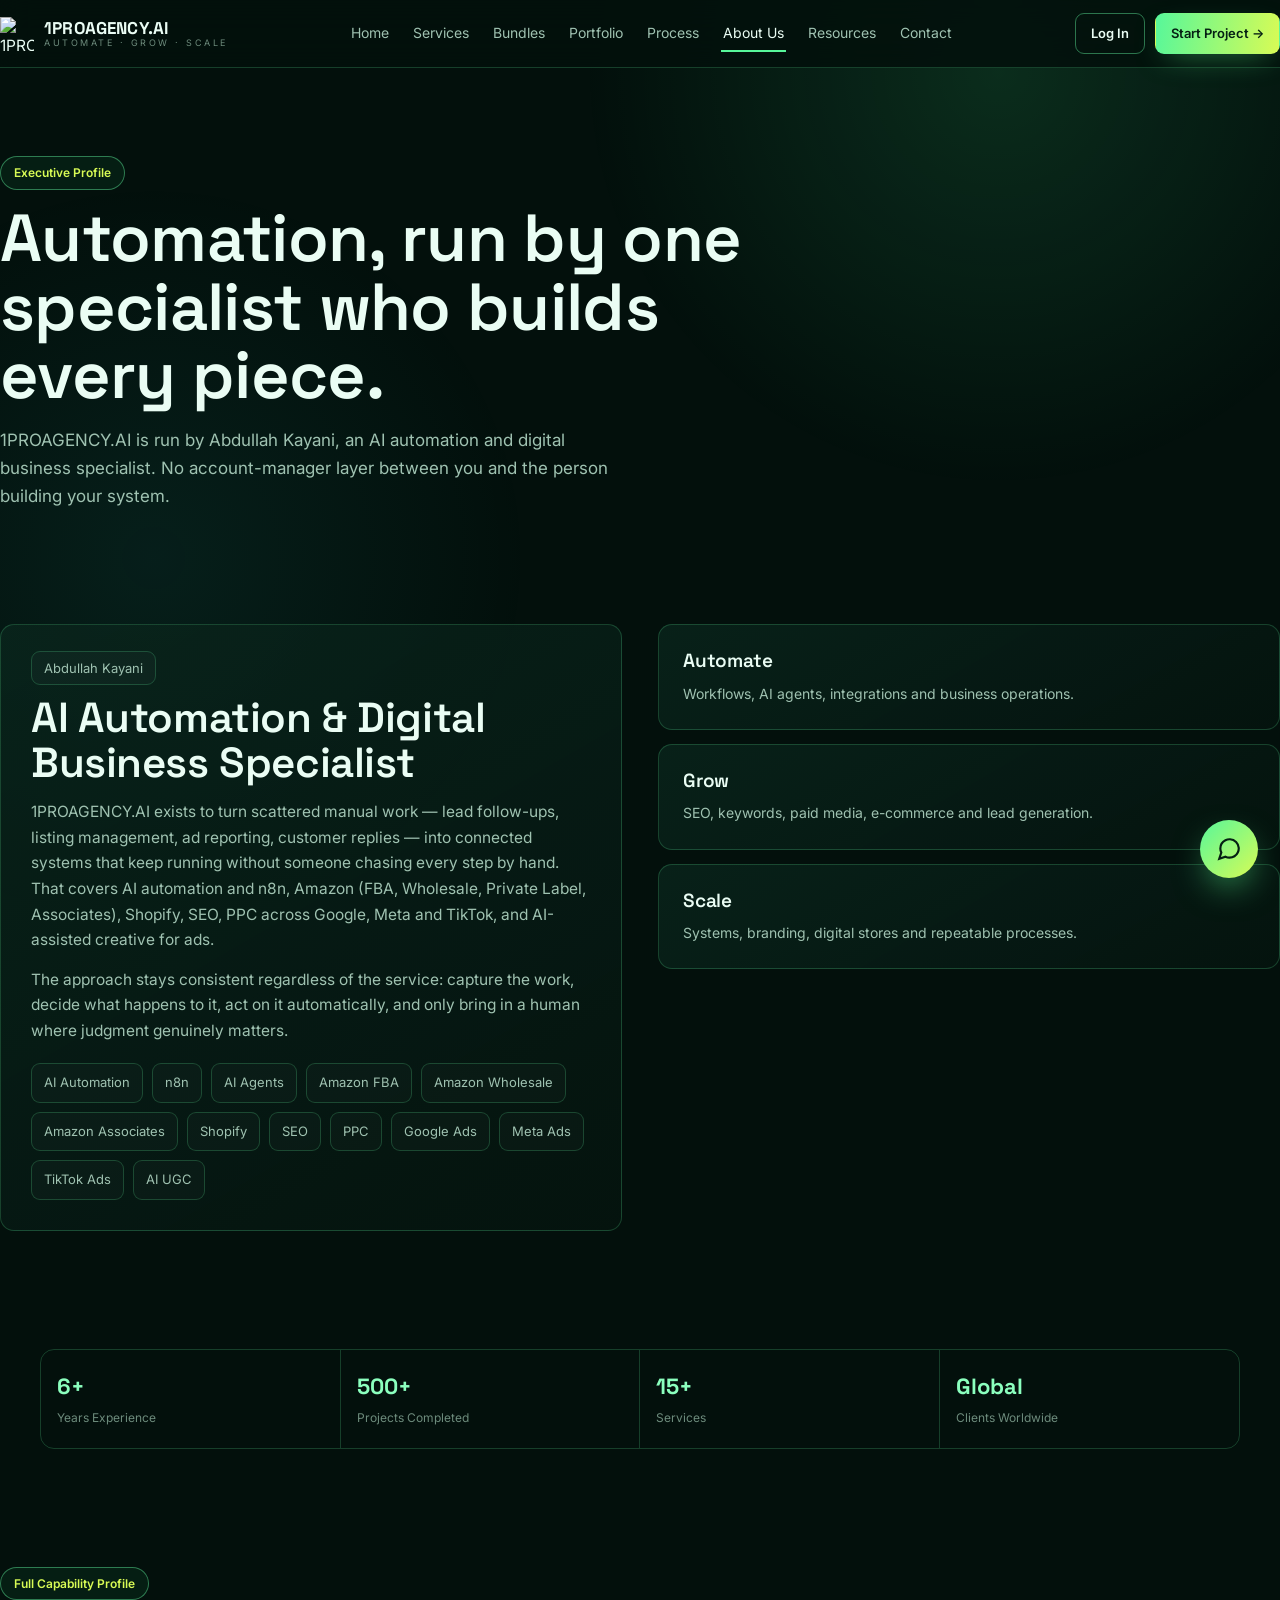
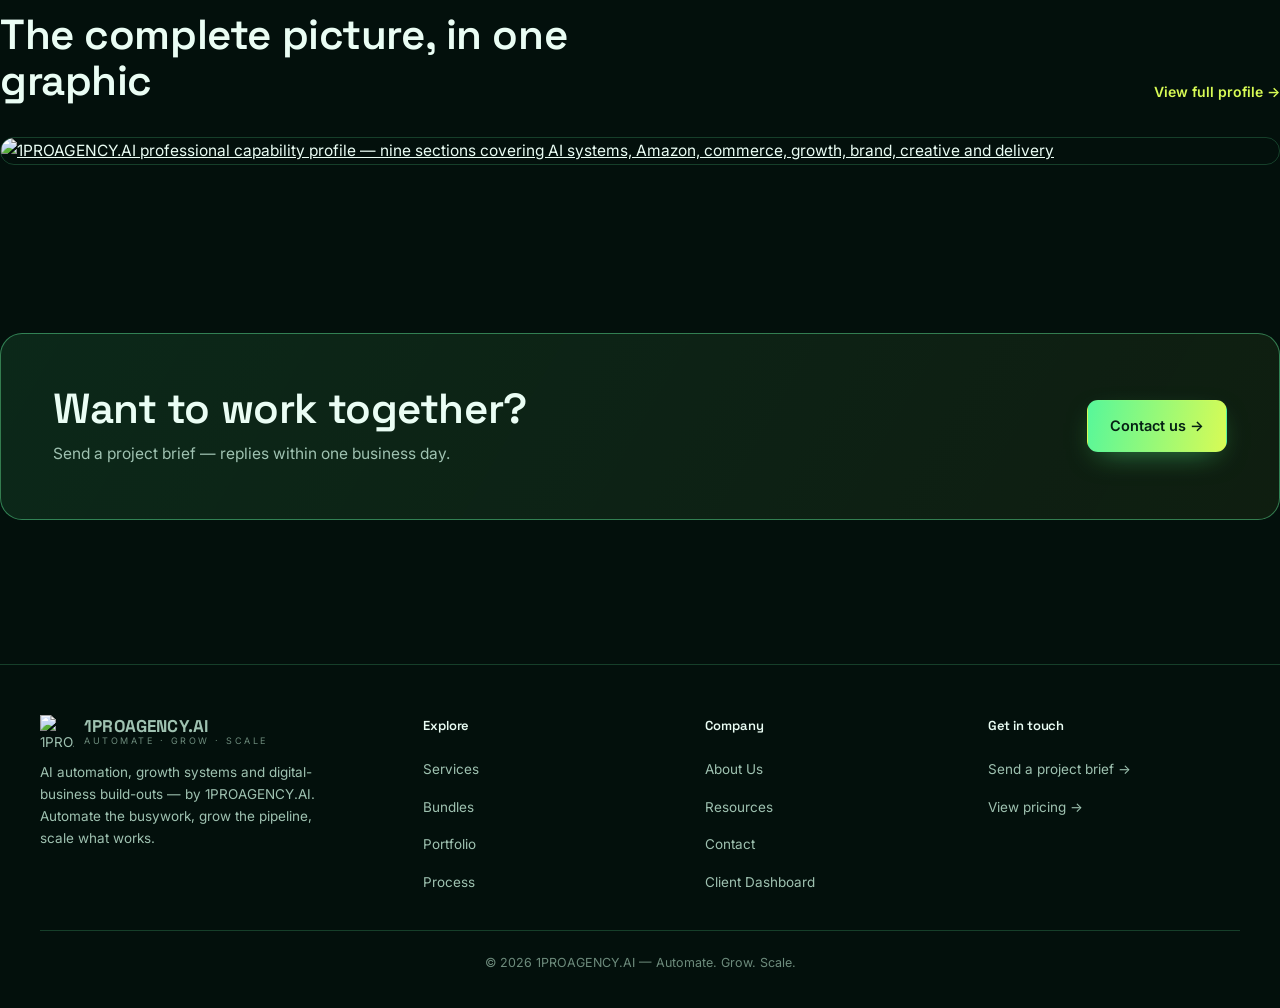
==== about.html @ b990d3d0 "Add files via upload" ====
<!doctype html>
<html lang="en">
<head>
<meta charset="UTF-8">
<meta name="viewport" content="width=device-width, initial-scale=1">
<title>About Us — 1PROAGENCY.AI</title>
<meta name="description" content="1PROAGENCY.AI is run by Abdullah Kayani, an AI automation and digital business specialist working across n8n, Amazon, Shopify, SEO/PPC and AI creative.">
<link rel="icon" href="data:image/svg+xml,%3Csvg xmlns='http://www.w3.org/2000/svg' viewBox='0 0 48 48'%3E%3Cpath d='M24 5 L44 41 H4 Z' fill='%2357F79A'/%3E%3C/svg%3E">
<link rel="preconnect" href="https://fonts.googleapis.com">
<link rel="preconnect" href="https://fonts.gstatic.com" crossorigin>
<link href="https://fonts.googleapis.com/css2?family=Space+Grotesk:wght@500;600;700&amp;family=Inter:wght@400;500;600;700&amp;display=swap" rel="stylesheet">
<link rel="stylesheet" href="styles.css">
</head>
<body>
<a class="skip-link" href="#main">Skip to content</a>
<header class="site-header">
  <div class="wrap nav-inner">
    <a class="brand" href="index.html">
      <img class="brand-mark" src="assets/logo-mark.png" alt="1PROAGENCY.AI logo" width="34" height="30">
      <span class="brand-text"><strong>1PROAGENCY.AI</strong><span>AUTOMATE · GROW · SCALE</span></span>
    </a>
    <nav class="nav-links" aria-label="Primary">
      <a href="index.html" data-page="index.html">Home</a>
      <a href="services.html" data-page="services.html">Services</a>
      <a href="bundles.html" data-page="bundles.html">Bundles</a>
      <a href="portfolio.html" data-page="portfolio.html">Portfolio</a>
      <a href="process.html" data-page="process.html">Process</a>
      <a href="about.html" data-page="about.html">About Us</a>
      <a href="resources.html" data-page="resources.html">Resources</a>
      <a href="contact.html" data-page="contact.html">Contact</a>
    </nav>
    <div class="nav-utils">
      <span id="navAuthLoggedOut" class="nav-auth">
        <a class="btn btn-ghost btn-sm" href="#" data-login-btn>Log In</a>
      </span>
      <span id="navAuthLoggedIn" class="nav-auth" hidden>
        <span class="nav-user-chip nav-cta-desktop"><span class="nav-user-dot">●</span><span id="navAuthName">Client</span></span>
        <a class="btn btn-ghost btn-sm" href="dashboard.html">Dashboard</a>
        <a class="btn btn-ghost btn-sm nav-cta-desktop" href="#" data-logout-btn>Log Out</a>
      </span>
      <a class="btn btn-primary btn-sm" href="contact.html">Start Project →</a>
      <button class="nav-toggle" type="button" aria-label="Open menu" aria-expanded="false">
        <svg viewBox="0 0 24 24" fill="none" stroke="currentColor" stroke-width="1.8" width="20" height="20"><path d="M3 6h18M3 12h18M3 18h18"/></svg>
      </button>
    </div>
  </div>
</header>

<main id="main">
  <section class="wrap page-hero">
    <span class="eyebrow">Executive Profile</span>
    <h1>Automation, run by one specialist who builds every piece.</h1>
    <p class="lead">1PROAGENCY.AI is run by Abdullah Kayani, an AI automation and digital business specialist. No account-manager layer between you and the person building your system.</p>
  </section>

  <section class="wrap section">
    <div class="grid-2" style="align-items:start;gap:36px">
      <div class="card" style="padding:30px">
        <span class="chip">Abdullah Kayani</span>
        <h2 style="margin-top:14px">AI Automation &amp; Digital Business Specialist</h2>
        <p style="color:var(--text-muted);margin-top:14px">1PROAGENCY.AI exists to turn scattered manual work — lead follow-ups, listing management, ad reporting, customer replies — into connected systems that keep running without someone chasing every step by hand. That covers AI automation and n8n, Amazon (FBA, Wholesale, Private Label, Associates), Shopify, SEO, PPC across Google, Meta and TikTok, and AI-assisted creative for ads.</p>
        <p style="color:var(--text-muted);margin-top:14px">The approach stays consistent regardless of the service: capture the work, decide what happens to it, act on it automatically, and only bring in a human where judgment genuinely matters.</p>
        <div class="chip-row" style="margin-top:20px">
          <span class="chip">AI Automation</span><span class="chip">n8n</span><span class="chip">AI Agents</span>
          <span class="chip">Amazon FBA</span><span class="chip">Amazon Wholesale</span><span class="chip">Amazon Associates</span>
          <span class="chip">Shopify</span><span class="chip">SEO</span><span class="chip">PPC</span>
          <span class="chip">Google Ads</span><span class="chip">Meta Ads</span><span class="chip">TikTok Ads</span><span class="chip">AI UGC</span>
        </div>
      </div>
      <div>
        <div class="card">
          <h3>Automate</h3>
          <p style="color:var(--text-muted);margin-top:8px;font-size:14px">Workflows, AI agents, integrations and business operations.</p>
        </div>
        <div class="card" style="margin-top:14px">
          <h3>Grow</h3>
          <p style="color:var(--text-muted);margin-top:8px;font-size:14px">SEO, keywords, paid media, e-commerce and lead generation.</p>
        </div>
        <div class="card" style="margin-top:14px">
          <h3>Scale</h3>
          <p style="color:var(--text-muted);margin-top:8px;font-size:14px">Systems, branding, digital stores and repeatable processes.</p>
        </div>
      </div>
    </div>
  </section>

  <div class="wrap">
    <div class="stat-strip">
      <div class="stat"><b>6+</b><span>Years Experience</span></div>
      <div class="stat"><b>500+</b><span>Projects Completed</span></div>
      <div class="stat"><b>15+</b><span>Services</span></div>
      <div class="stat"><b>Global</b><span>Clients Worldwide</span></div>
    </div>
  </div>

  <section class="wrap section">
    <div class="section-head">
      <div><span class="eyebrow">Full Capability Profile</span><h2>The complete picture, in one graphic</h2></div>
      <a class="link" href="profile.html">View full profile →</a>
    </div>
    <a href="profile.html" style="display:block">
      <img src="assets/capability-profile.jpg" alt="1PROAGENCY.AI professional capability profile — nine sections covering AI systems, Amazon, commerce, growth, brand, creative and delivery" style="border-radius:var(--radius-l);border:1px solid var(--border)">
    </a>
  </section>

  <section class="wrap section">
    <div class="cta-band">
      <div>
        <h2>Want to work together?</h2>
        <p>Send a project brief — replies within one business day.</p>
      </div>
      <a class="btn btn-primary" href="contact.html">Contact us →</a>
    </div>
  </section>
</main>

<footer class="site-footer">
  <div class="wrap">
    <div class="footer-grid">
      <div class="footer-brand">
        <a class="brand" href="index.html">
          <img class="brand-mark" src="assets/logo-mark.png" alt="1PROAGENCY.AI logo" width="34" height="30">
          <span class="brand-text"><strong>1PROAGENCY.AI</strong><span>AUTOMATE · GROW · SCALE</span></span>
        </a>
        <p>AI automation, growth systems and digital-business build-outs — by 1PROAGENCY.AI. Automate the busywork, grow the pipeline, scale what works.</p>
      </div>
      <div>
        <h4>Explore</h4>
        <ul>
          <li><a href="services.html">Services</a></li>
          <li><a href="bundles.html">Bundles</a></li>
          <li><a href="portfolio.html">Portfolio</a></li>
          <li><a href="process.html">Process</a></li>
        </ul>
      </div>
      <div>
        <h4>Company</h4>
        <ul>
          <li><a href="about.html">About Us</a></li>
          <li><a href="resources.html">Resources</a></li>
          <li><a href="contact.html">Contact</a></li>
          <li><a href="dashboard.html">Client Dashboard</a></li>
        </ul>
      </div>
      <div>
        <h4>Get in touch</h4>
        <ul>
          <li><a href="contact.html">Send a project brief →</a></li>
          <li><a href="bundles.html">View pricing →</a></li>
        </ul>
      </div>
    </div>
    <div class="footer-bottom footer-bottom-center">
      <span>© <span data-year></span> 1PROAGENCY.AI — Automate. Grow. Scale.</span>
    </div>
  </div>
</footer>

<button class="chat-launcher" type="button" aria-label="Open chat with 1PROAGENCY AI Consultant" aria-haspopup="dialog">
  <svg viewBox="0 0 24 24" fill="none" stroke="currentColor" stroke-width="2"><path d="M21 11.5a8.38 8.38 0 0 1-.9 3.8 8.5 8.5 0 0 1-7.6 4.7 8.38 8.38 0 0 1-3.8-.9L3 21l1.9-5.7a8.38 8.38 0 0 1-.9-3.8 8.5 8.5 0 0 1 4.7-7.6 8.38 8.38 0 0 1 3.8-.9h.5a8.48 8.48 0 0 1 8 8v.5z"/></svg>
</button>
<div class="chat-panel" role="dialog" aria-label="1PROAGENCY AI Consultant chat">
  <div class="chat-head">
    <div class="chat-avatar" aria-hidden="true"></div>
    <div>
      <strong>1PROAGENCY AI Consultant</strong>
      <span>● Online</span>
    </div>
    <button class="chat-close" type="button" aria-label="Close chat">✕</button>
  </div>
  <div class="chat-messages">
    <div class="msg bot">Hi! I'm your AI Business Consultant. I can help with services, bundles, pricing, process, or starting a project. How can I help today?</div>
  </div>
  <div class="chat-quick">
    <button type="button">Tell me about your services</button>
    <button type="button">Which bundle is best for me?</button>
    <button type="button">How does your automation work?</button>
    <button type="button">I want to start a project</button>
  </div>
  <div class="chat-input-row">
    <input type="text" placeholder="Type your message…" aria-label="Type your message">
    <button type="button" aria-label="Send message">
      <svg viewBox="0 0 24 24" fill="none" stroke="currentColor" stroke-width="2" width="16" height="16"><path d="M22 2 11 13M22 2 15 22l-4-9-9-4 20-7Z"/></svg>
    </button>
  </div>
</div>

<script src="script.js"></script>
<script src="auth.js"></script>
</body>
</html>
---- styles.css ----
/* =========================================================
   1PROAGENCY.AI — shared design system
   Palette: near-black base, mint/lime accent, glass cards.
   ========================================================= */

:root{
  --bg:#03100c;
  --bg-soft:#071b14;
  --surface:rgba(10,38,29,.78);
  --surface-2:rgba(5,20,15,.86);
  --border:rgba(103,255,166,.20);
  --border-strong:rgba(103,255,166,.42);
  --mint:#57f79a;
  --mint-bright:#8bffbe;
  --lime:#d8fb55;
  --cyan:#49d7e6;
  --text:#eafdf4;
  --text-muted:#9fc2b1;
  --text-dim:#6d8b7c;
  --danger:#ff8a80;
  --radius-s:8px;
  --radius-m:14px;
  --radius-l:22px;
  --shadow-glow:0 0 46px rgba(70,255,150,.10);
  --max:1320px;
  --font-display:"Space Grotesk",Inter,system-ui,-apple-system,"Segoe UI",sans-serif;
  --font-body:"Inter",system-ui,-apple-system,"Segoe UI",sans-serif;
}

*,*::before,*::after{box-sizing:border-box}
[hidden]{display:none!important}
html{scroll-behavior:smooth}
@media (prefers-reduced-motion:reduce){
  html{scroll-behavior:auto}
  *,*::before,*::after{animation-duration:.001ms!important;animation-iteration-count:1!important;transition-duration:.001ms!important;scroll-behavior:auto!important}
}

body{
  margin:0;
  background:var(--bg);
  color:var(--text);
  font-family:var(--font-body);
  font-size:15.5px;
  line-height:1.65;
  -webkit-font-smoothing:antialiased;
  transition:background .25s ease,color .25s ease;
}

body::before{
  content:"";
  position:fixed;
  inset:0;
  pointer-events:none;
  z-index:-1;
  background:
    radial-gradient(circle at 78% 8%,rgba(70,255,150,.12),transparent 32%),
    radial-gradient(circle at 12% 62%,rgba(60,230,220,.07),transparent 30%);
}

h1,h2,h3,h4{font-family:var(--font-display);font-weight:600;letter-spacing:-.01em;margin:0}
h1{font-size:clamp(38px,5.2vw,68px);line-height:1.03}
h2{font-size:clamp(28px,3.4vw,42px);line-height:1.08}
h3{font-size:19px;line-height:1.3}
p{margin:0}
a{color:inherit}
img{max-width:100%;display:block}
button{font-family:inherit}
ul{margin:0;padding:0;list-style:none}

.wrap{max-width:var(--max);margin:0 auto;padding:0 clamp(18px,4vw,40px)}
:focus-visible{outline:2px solid var(--mint-bright);outline-offset:3px;border-radius:4px}
.skip-link{position:absolute;left:-999px;top:auto;background:var(--mint);color:#04140d;padding:10px 16px;border-radius:8px;z-index:200;font-weight:600}
.skip-link:focus{left:16px;top:16px}

/* ---------- eyebrow / badges / chips ---------- */
.eyebrow{
  display:inline-flex;align-items:center;gap:7px;
  color:var(--lime);border:1px solid var(--border-strong);
  padding:6px 13px;border-radius:30px;font-size:12px;font-weight:600;
  background:rgba(60,255,140,.06);
}
.chip-row{display:flex;flex-wrap:wrap;gap:9px}
.chip{
  padding:8px 12px;border:1px solid var(--border);border-radius:9px;
  color:var(--text-muted);font-size:13px;background:rgba(255,255,255,.02);
}

/* ---------- buttons ---------- */
.btn{
  display:inline-flex;align-items:center;justify-content:center;gap:8px;
  padding:13px 22px;border-radius:11px;font-weight:600;font-size:14.5px;
  text-decoration:none;border:1px solid transparent;cursor:pointer;
  transition:transform .15s ease,box-shadow .15s ease,background .2s ease,border-color .2s ease;
  white-space:nowrap;
}
.btn:hover{transform:translateY(-1px)}
.btn-primary{background:linear-gradient(100deg,var(--mint),var(--lime));color:#052013;box-shadow:0 10px 30px -12px rgba(90,255,140,.55)}
.btn-primary:hover{box-shadow:0 14px 34px -10px rgba(90,255,140,.65)}
.btn-ghost{background:transparent;border-color:var(--border-strong);color:var(--text)}
.btn-ghost:hover{border-color:var(--mint);background:rgba(90,255,150,.06)}
.btn-sm{padding:9px 15px;font-size:13px;border-radius:9px}
.btn-block{width:100%}

/* ---------- header / nav ---------- */
.site-header{
  position:sticky;top:0;z-index:60;
  background:color-mix(in srgb, var(--bg) 88%, transparent);
  backdrop-filter:blur(16px);
  border-bottom:1px solid var(--border);
}
.nav-inner{display:flex;align-items:center;gap:22px;padding:13px 0}
.brand{display:flex;align-items:center;gap:10px;text-decoration:none;color:var(--text)}
.brand-mark{width:34px;height:34px;flex:none}
.brand-text{display:flex;flex-direction:column;line-height:1.15}
.brand-text strong{font-family:var(--font-display);font-size:17px;letter-spacing:.01em}
.brand-text span{font-size:9px;letter-spacing:2.5px;color:var(--text-dim)}
.nav-links{display:flex;align-items:center;gap:20px;margin:0 auto;flex-wrap:nowrap}
.nav-links a{font-size:14px;color:var(--text-muted);text-decoration:none;padding:6px 2px;border-bottom:2px solid transparent}
.nav-links a:hover{color:var(--text)}
.nav-links a[aria-current="page"]{color:var(--text);border-bottom-color:var(--mint)}
.nav-utils{display:flex;align-items:center;gap:10px}
.icon-btn{
  width:37px;height:37px;border-radius:9px;border:1px solid var(--border);
  background:rgba(255,255,255,.02);color:var(--text-muted);cursor:pointer;
  display:flex;align-items:center;justify-content:center;transition:.2s ease;
}
.icon-btn:hover{border-color:var(--mint);color:var(--mint-bright)}
.icon-btn svg{width:17px;height:17px}
.nav-toggle{display:none;background:none;border:1px solid var(--border);border-radius:9px;width:40px;height:40px;color:var(--text);cursor:pointer}

@media (max-width:940px){
  .nav-links{
    position:fixed;inset:60px 14px auto 14px;flex-direction:column;align-items:stretch;
    background:var(--surface-2);border:1px solid var(--border);border-radius:var(--radius-m);
    padding:14px;gap:2px;transform:translateY(-12px);opacity:0;pointer-events:none;
    transition:transform .2s ease,opacity .2s ease;box-shadow:0 20px 50px rgba(0,0,0,.4);
  }
  .nav-links.open{transform:translateY(0);opacity:1;pointer-events:auto}
  .nav-links a{padding:11px 10px;border-radius:8px;border-bottom:none}
  .nav-links a[aria-current="page"]{background:rgba(90,255,150,.09);border-bottom:none}
  .nav-toggle{display:flex;align-items:center;justify-content:center}
  .nav-cta-desktop{display:none}
}

/* ---------- hero ---------- */
.hero{
  display:grid;grid-template-columns:1.05fr 1fr;gap:44px;align-items:center;
  padding:clamp(38px,6vw,74px) 0 30px;
}
.hero-copy p.lead{font-size:17.5px;color:var(--text-muted);max-width:520px;margin-top:16px}
.hero h1{margin-top:16px}
.hero h1 .accent{color:var(--mint-bright)}
.hero-actions{display:flex;flex-wrap:wrap;gap:12px;margin-top:26px}
.hero-chips{margin-top:26px}
.hero-visual{position:relative}
.hero-visual img{border-radius:var(--radius-l);box-shadow:var(--shadow-glow)}
.hero-badge-float{
  position:absolute;right:-6px;top:-16px;background:var(--surface-2);
  border:1px solid var(--border-strong);border-radius:var(--radius-m);
  padding:14px 16px;max-width:230px;box-shadow:0 20px 40px rgba(0,0,0,.35);
}
.hero-badge-float strong{display:block;color:var(--mint-bright);font-size:13px}
.hero-badge-float span{font-size:12px;color:var(--text-dim)}

.feature-row{display:flex;flex-wrap:wrap;gap:12px;margin-top:28px}
.feature-row .f-item{display:flex;align-items:center;gap:10px;border:1px solid var(--border);border-radius:10px;padding:11px 15px;background:rgba(255,255,255,.02)}
.feature-row .f-item svg{width:18px;height:18px;color:var(--mint-bright);flex:none}
.feature-row .f-item strong{display:block;font-size:12px}
.feature-row .f-item span{display:block;font-size:11px;color:var(--text-dim)}

@keyframes heroIn{from{opacity:0;transform:translateY(14px)}to{opacity:1;transform:translateY(0)}}
.hero-copy,.hero-visual{animation:heroIn .7s ease both}
.hero-visual{animation-delay:.12s}

.stat-strip{
  display:flex;flex-wrap:wrap;gap:0;border:1px solid var(--border);border-radius:var(--radius-m);
  overflow:hidden;margin:34px 0;
}
.stat-strip .stat{flex:1 1 140px;padding:18px 16px;border-right:1px solid var(--border);text-align:left}
.stat-strip .stat:last-child{border-right:none}
.stat b{display:block;font-family:var(--font-display);font-size:22px;color:var(--mint-bright)}
.stat span{font-size:12px;color:var(--text-dim)}

/* ---------- generic section / page-hero ---------- */
.section{padding:clamp(46px,7vw,84px) 0}
.section-head{display:flex;justify-content:space-between;align-items:flex-end;gap:20px;margin-bottom:34px;flex-wrap:wrap}
.section-head h2{margin-top:12px;max-width:640px}
.section-head p{color:var(--text-muted);margin-top:12px;max-width:560px}
.section-head .link{color:var(--lime);text-decoration:none;font-size:14px;font-weight:600;white-space:nowrap}
.page-hero{padding:clamp(50px,8vw,88px) 0 30px}
.page-hero h1{margin-top:14px;max-width:780px}
.page-hero p.lead{color:var(--text-muted);font-size:17px;max-width:620px;margin-top:16px}

/* ---------- cards ---------- */
.card{
  background:linear-gradient(150deg,var(--surface),var(--surface-2));
  border:1px solid var(--border);border-radius:var(--radius-m);padding:24px;
  transition:border-color .2s ease,transform .2s ease;
}
.card:hover{border-color:var(--border-strong)}
.grid-3{display:grid;grid-template-columns:repeat(3,1fr);gap:16px}
.grid-2{display:grid;grid-template-columns:1fr 1fr;gap:16px}
.grid-4{display:grid;grid-template-columns:repeat(4,1fr);gap:14px}

.icon-badge{
  width:44px;height:44px;border-radius:11px;display:flex;align-items:center;justify-content:center;
  background:rgba(90,255,150,.1);border:1px solid var(--border-strong);color:var(--mint-bright);margin-bottom:14px;
}
.icon-badge svg{width:22px;height:22px}
.service-card h3{margin-top:2px}
.service-card p{color:var(--text-muted);margin-top:8px;font-size:14px}
.service-card .link{display:inline-flex;align-items:center;gap:6px;margin-top:14px;color:var(--lime);text-decoration:none;font-size:13.5px;font-weight:600}

.checklist li{display:flex;gap:9px;align-items:flex-start;font-size:14px;color:var(--text-muted);padding:5px 0}
.checklist li svg{flex:none;width:16px;height:16px;color:var(--mint-bright);margin-top:2px}

/* ---------- bundles / pricing ---------- */
.bundle-card{position:relative;display:flex;flex-direction:column}
.bundle-card.featured{border-color:var(--lime);box-shadow:0 0 0 1px var(--lime) inset,0 20px 50px -20px rgba(216,251,85,.35)}
.bundle-tag{position:absolute;top:-12px;right:20px;background:var(--lime);color:#101a06;font-size:11px;font-weight:700;padding:5px 11px;border-radius:20px;letter-spacing:.03em}
.bundle-best{color:var(--text-dim);font-size:12.5px}
.bundle-price{font-family:var(--font-display);font-size:38px;color:var(--mint-bright);margin:10px 0 2px}
.bundle-price span{font-size:14px;color:var(--text-dim);font-family:var(--font-body)}
.bundle-card .checklist{margin:16px 0 20px;flex:1}
.compare-note{color:var(--text-dim);font-size:13px;text-align:center;margin-top:22px}

/* ---------- process ---------- */
.process-row{display:grid;grid-template-columns:repeat(6,1fr);gap:12px}
.process-row.cols-5{grid-template-columns:repeat(5,1fr)}
.highlight-strip{display:flex;flex-wrap:wrap;justify-content:center;gap:10px 22px;text-align:center;color:var(--mint-bright);font-size:13.5px;font-weight:600;border:1px solid var(--border-strong);border-radius:30px;padding:14px 20px;margin-top:22px;background:rgba(90,255,150,.05)}
.process-step{background:var(--surface);border:1px solid var(--border);border-radius:var(--radius-m);padding:18px 15px}
.process-step .num{font-family:var(--font-display);color:var(--lime);font-size:13px}
.process-step h3{font-size:15px;margin-top:6px}
.process-step p{font-size:12.5px;color:var(--text-muted);margin-top:6px}
.timeline{display:flex;flex-direction:column;gap:0}
.timeline-item{display:grid;grid-template-columns:52px 1fr;gap:18px;padding:20px 0;border-bottom:1px solid var(--border)}
.timeline-item:last-child{border-bottom:none}
.timeline-num{width:40px;height:40px;border-radius:50%;border:1px solid var(--border-strong);display:flex;align-items:center;justify-content:center;font-family:var(--font-display);color:var(--mint-bright)}
.timeline-item h3{margin-bottom:5px}
.timeline-item p{color:var(--text-muted);font-size:14px}

/* ---------- portfolio ---------- */
.portfolio-card .tag{display:inline-block;font-size:11.5px;color:var(--cyan);border:1px solid rgba(73,215,230,.4);padding:4px 10px;border-radius:20px;margin-bottom:12px}
.portfolio-card p{color:var(--text-muted);font-size:14px;margin-top:8px}
.tool-row{display:flex;flex-wrap:wrap;gap:6px;margin-top:14px}
.tool-row span{font-size:11.5px;color:var(--text-dim);border:1px solid var(--border);padding:4px 8px;border-radius:6px}

/* ---------- resources ---------- */
.resource-card .rtag{font-size:11.5px;color:var(--lime);letter-spacing:.03em}
.resource-card p{color:var(--text-muted);font-size:14px;margin-top:10px}

/* ---------- cta band ---------- */
.cta-band{
  background:linear-gradient(120deg,rgba(90,255,150,.10),rgba(216,251,85,.06));
  border:1px solid var(--border-strong);border-radius:var(--radius-l);
  padding:clamp(30px,5vw,52px);display:flex;justify-content:space-between;align-items:center;gap:24px;flex-wrap:wrap;
}
.cta-band h2{max-width:480px}
.cta-band p{color:var(--text-muted);margin-top:10px;max-width:460px}

/* ---------- logos ---------- */
.logo-row{display:flex;flex-wrap:wrap;justify-content:center;gap:26px;padding:26px 0;border-top:1px solid var(--border);border-bottom:1px solid var(--border);margin:10px 0}
.logo-row span{color:var(--text-dim);font-size:13.5px;font-weight:600;letter-spacing:.02em}

/* ---------- forms ---------- */
.form-card{background:var(--surface);border:1px solid var(--border);border-radius:var(--radius-l);padding:clamp(22px,4vw,36px)}
.form-grid{display:grid;grid-template-columns:1fr 1fr;gap:16px}
.field{display:flex;flex-direction:column;gap:7px}
.field.wide{grid-column:1/-1}
.field label{font-size:13px;color:var(--text-muted)}
.field input,.field select,.field textarea{
  background:var(--bg-soft);border:1px solid var(--border);border-radius:9px;
  padding:12px 13px;color:var(--text);font-family:inherit;font-size:14.5px;width:100%;
}
.field input:focus,.field select:focus,.field textarea:focus{border-color:var(--mint)}
.field textarea{resize:vertical;min-height:110px}
.form-status{margin-top:14px;font-size:13.5px;min-height:18px}
.form-status.ok{color:var(--mint-bright)}
.form-status.err{color:var(--danger)}
.form-status.pending{color:var(--text-dim)}
.newsletter-row{display:flex;gap:10px;flex-wrap:wrap}
.newsletter-row input{flex:1;min-width:220px}

/* ---------- nav auth state ---------- */
.nav-auth{display:flex;align-items:center;gap:10px}
.nav-user-chip{display:flex;align-items:center;gap:8px;font-size:13px;color:var(--text-muted)}
.nav-user-dot{width:26px;height:26px;border-radius:50%;background:linear-gradient(135deg,var(--mint),var(--cyan));flex:none;display:flex;align-items:center;justify-content:center;color:#052013;font-size:11px;font-weight:700}

/* ---------- dashboard ---------- */
.dash-state{max-width:520px;margin:40px auto;text-align:center}
.dash-state .icon-badge{margin:0 auto 16px}
.dash-actions{display:flex;gap:12px;justify-content:center;flex-wrap:wrap;margin-top:20px}
.dash-head{display:flex;justify-content:space-between;align-items:center;gap:16px;flex-wrap:wrap;margin-bottom:28px}
.dash-services{list-style:none;margin-top:18px;display:flex;flex-direction:column;gap:12px}
.dash-service-row{background:var(--surface);border:1px solid var(--border);border-radius:12px;padding:16px 18px}
.dash-service-top{display:flex;justify-content:space-between;align-items:flex-start;gap:14px;flex-wrap:wrap}
.dash-service-meta{display:block;font-size:12px;color:var(--text-dim);margin-top:3px}
.dash-service-req{font-size:13px;color:var(--text-muted);margin-top:8px;max-width:440px}
.dash-stepper{display:flex;gap:5px;margin-top:14px}
.dash-step{height:5px;flex:1;border-radius:3px;background:var(--border)}
.dash-step-done{background:linear-gradient(100deg,var(--mint),var(--lime))}
.dash-status{font-size:12px;font-weight:700;padding:5px 12px;border-radius:20px;white-space:nowrap;border:1px solid var(--border-strong);color:var(--mint-bright)}
.dash-status-new{color:var(--cyan);border-color:rgba(73,215,230,.4)}
.dash-status-ai_analyzed,.dash-status-analyzed{color:var(--lime);border-color:rgba(216,251,85,.4)}
.dash-status-in_progress{color:var(--mint-bright)}
.dash-status-completed{color:var(--mint-bright);background:rgba(90,255,150,.08)}

/* ---------- footer ---------- */
.site-footer{border-top:1px solid var(--border);margin-top:60px;padding-top:50px}
.footer-grid{display:grid;grid-template-columns:1.4fr 1fr 1fr 1fr;gap:30px}
.footer-grid h4{font-size:13px;color:var(--text);margin-bottom:14px}
.footer-grid ul li{padding:6px 0}
.footer-grid a{color:var(--text-muted);text-decoration:none;font-size:13.5px}
.footer-grid a:hover{color:var(--mint-bright)}
.footer-brand p{color:var(--text-muted);font-size:13.5px;margin-top:12px;max-width:280px}
.footer-bottom{display:flex;justify-content:space-between;gap:14px;flex-wrap:wrap;padding:22px 0 34px;color:var(--text-dim);font-size:12.5px;margin-top:30px;border-top:1px solid var(--border)}
.footer-bottom-center{justify-content:center;text-align:center}

.icon-badge-img{width:auto;height:58px;margin-bottom:14px;display:flex;align-items:center;background:none;border:none}
.icon-badge-img img{height:100%;width:auto;border-radius:10px;display:block}
.icon-badge-img-sm{height:42px;margin-bottom:12px}

/* ---------- chat widget ---------- */
.chat-launcher{
  position:fixed;bottom:22px;right:22px;z-index:80;width:58px;height:58px;border-radius:50%;
  background:linear-gradient(135deg,var(--mint),var(--lime));border:none;cursor:pointer;
  box-shadow:0 14px 34px -8px rgba(90,255,150,.55);display:flex;align-items:center;justify-content:center;color:#052013;
}
.chat-launcher svg{width:26px;height:26px}
.chat-panel{
  position:fixed;bottom:92px;right:22px;z-index:80;width:340px;max-width:calc(100vw - 32px);
  max-height:min(520px,70vh);background:var(--surface-2);border:1px solid var(--border-strong);
  border-radius:var(--radius-l);box-shadow:0 30px 70px rgba(0,0,0,.5);display:none;flex-direction:column;overflow:hidden;
}
.chat-panel.open{display:flex}
.chat-head{display:flex;align-items:center;gap:10px;padding:14px 16px;border-bottom:1px solid var(--border);background:rgba(255,255,255,.02)}
.chat-avatar{width:32px;height:32px;border-radius:50%;background:linear-gradient(135deg,var(--mint),var(--cyan));flex:none}
.chat-head strong{display:block;font-size:13.5px}
.chat-head span{font-size:11px;color:var(--mint-bright)}
.chat-close{margin-left:auto;background:none;border:none;color:var(--text-dim);cursor:pointer;padding:4px}
.chat-messages{flex:1;overflow-y:auto;padding:14px 16px;display:flex;flex-direction:column;gap:10px;font-size:13.5px}
.msg{max-width:85%;padding:9px 12px;border-radius:12px;line-height:1.5}
.msg.bot{background:rgba(255,255,255,.05);align-self:flex-start;border-bottom-left-radius:3px}
.msg.user{background:linear-gradient(120deg,var(--mint),var(--lime));color:#062012;align-self:flex-end;border-bottom-right-radius:3px}
.chat-quick{display:flex;flex-direction:column;gap:6px;padding:0 16px 12px}
.chat-quick button{
  text-align:left;background:rgba(255,255,255,.03);border:1px solid var(--border);color:var(--text-muted);
  padding:9px 11px;border-radius:9px;font-size:12.5px;cursor:pointer;transition:.15s ease;
}
.chat-quick button:hover{border-color:var(--mint);color:var(--text)}
.chat-input-row{display:flex;gap:8px;padding:12px;border-top:1px solid var(--border)}
.chat-input-row input{flex:1;background:var(--bg-soft);border:1px solid var(--border);border-radius:9px;padding:10px 12px;color:var(--text);font-size:13.5px}
.chat-input-row button{background:linear-gradient(135deg,var(--mint),var(--lime));border:none;border-radius:9px;width:38px;color:#052013;cursor:pointer;display:flex;align-items:center;justify-content:center}

/* ---------- responsive ---------- */
@media (max-width:980px){
  .hero{grid-template-columns:1fr}
  .hero-visual{order:-1}
  .grid-3,.grid-4{grid-template-columns:1fr 1fr}
  .process-row,.process-row.cols-5{grid-template-columns:repeat(3,1fr)}
  .footer-grid{grid-template-columns:1fr 1fr}
}
@media (max-width:640px){
  .grid-3,.grid-4,.grid-2{grid-template-columns:1fr}
  .process-row,.process-row.cols-5{grid-template-columns:1fr 1fr}
  .form-grid{grid-template-columns:1fr}
  .stat-strip{flex-direction:column}
  .stat-strip .stat{border-right:none;border-bottom:1px solid var(--border)}
  .stat-strip .stat:last-child{border-bottom:none}
  .cta-band{flex-direction:column;align-items:flex-start}
  .footer-grid{grid-template-columns:1fr}
  .chat-panel{right:16px;left:16px;width:auto}
  .chat-launcher{right:16px}
}
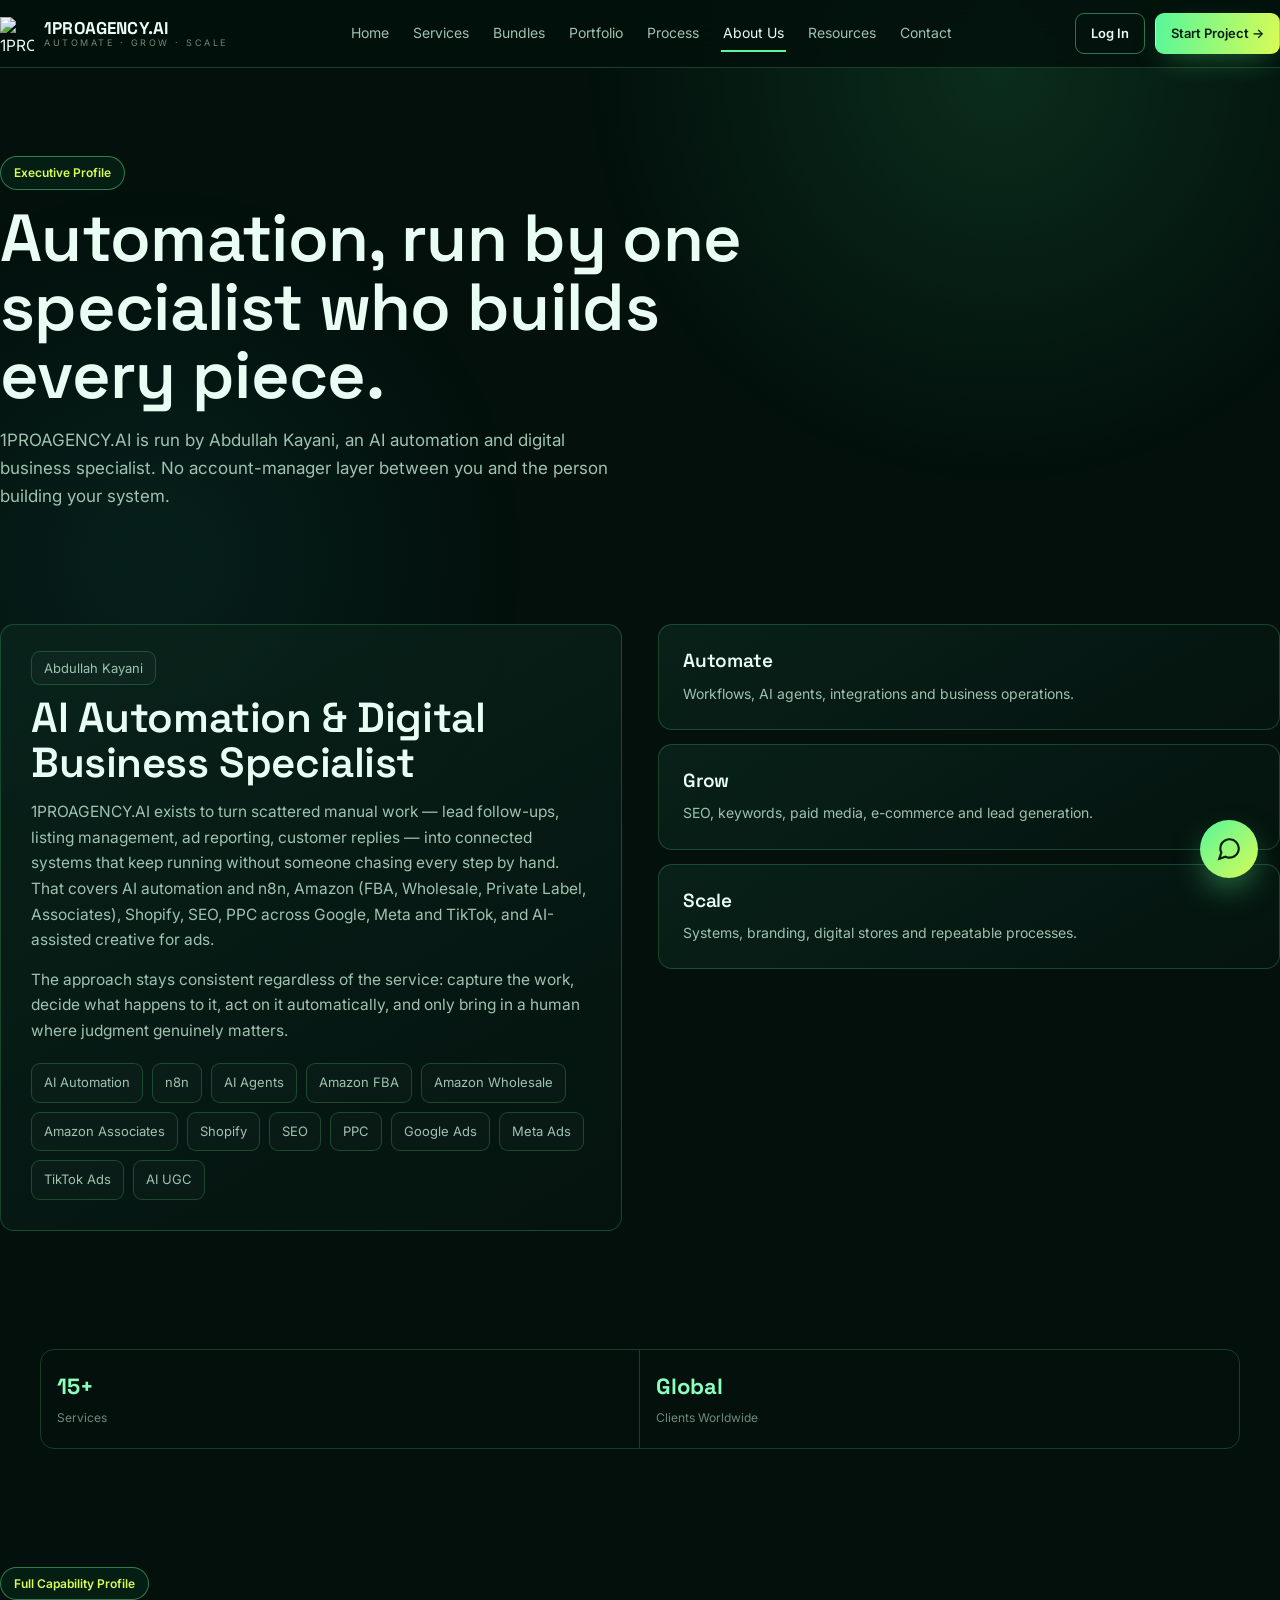
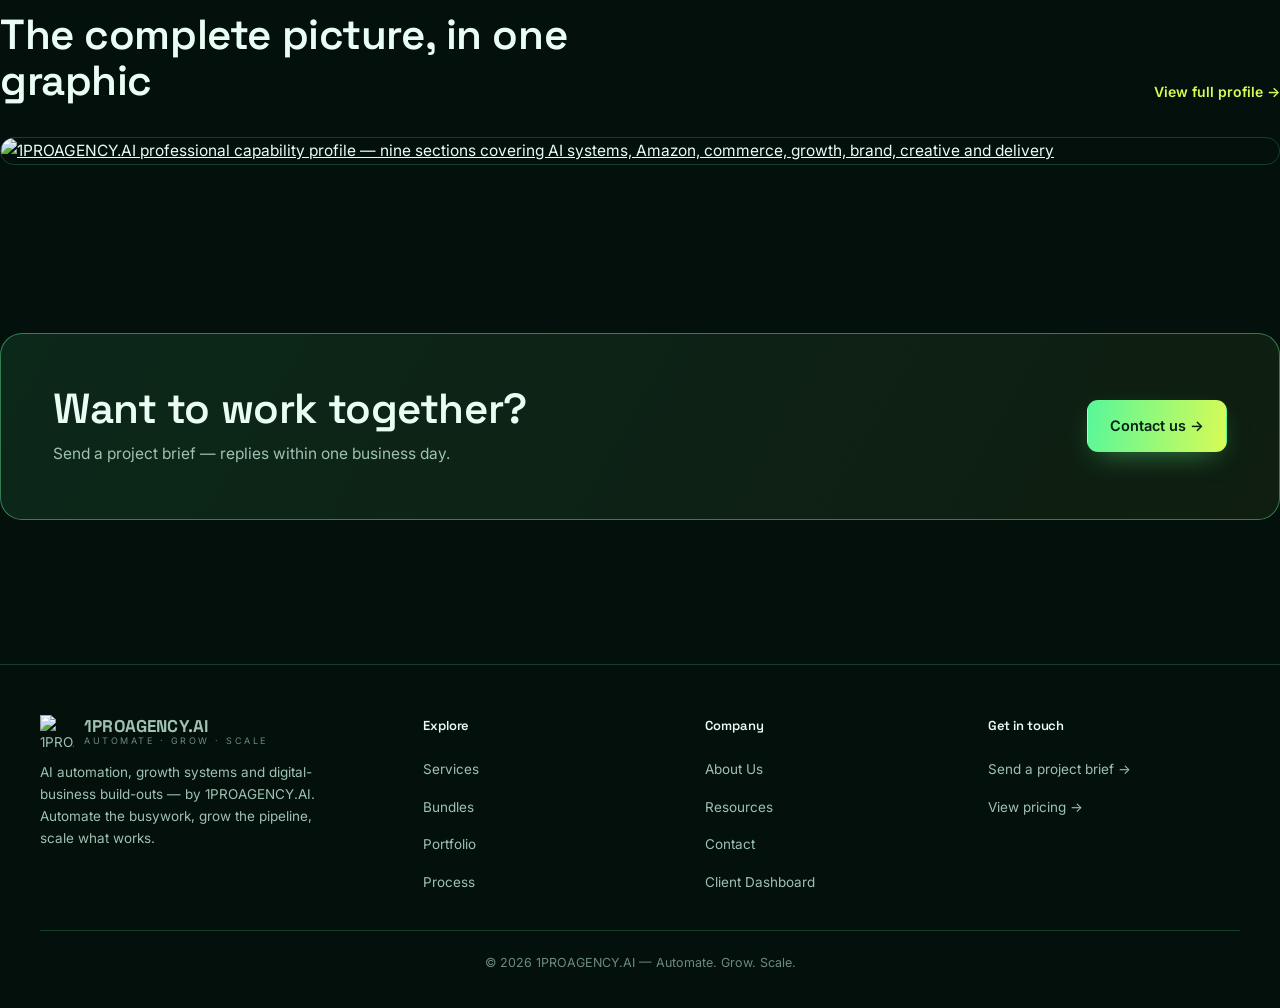
==== commit 15135f4e: "Add files via upload" ====
--- a/about.html
+++ b/about.html
@@ -86,8 +86,6 @@
 
   <div class="wrap">
     <div class="stat-strip">
-      <div class="stat"><b>6+</b><span>Years Experience</span></div>
-      <div class="stat"><b>500+</b><span>Projects Completed</span></div>
       <div class="stat"><b>15+</b><span>Services</span></div>
       <div class="stat"><b>Global</b><span>Clients Worldwide</span></div>
     </div>
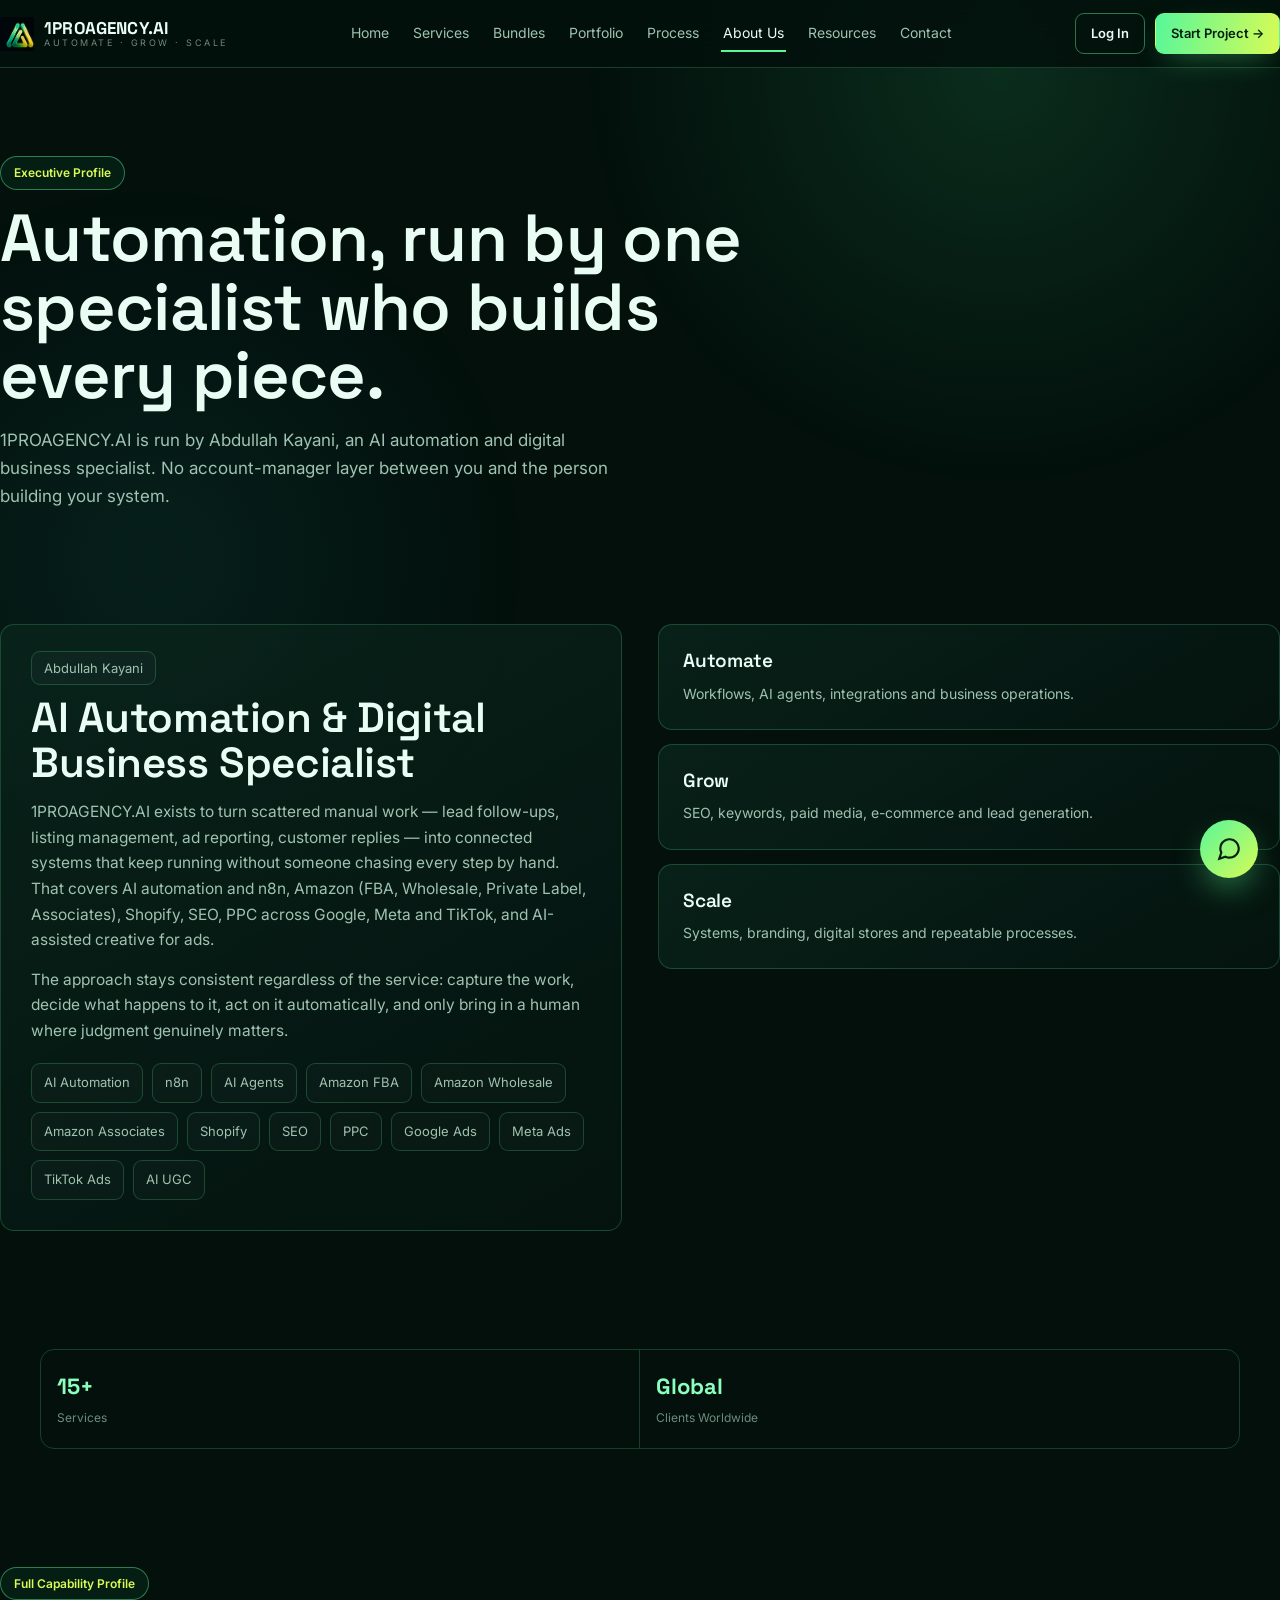
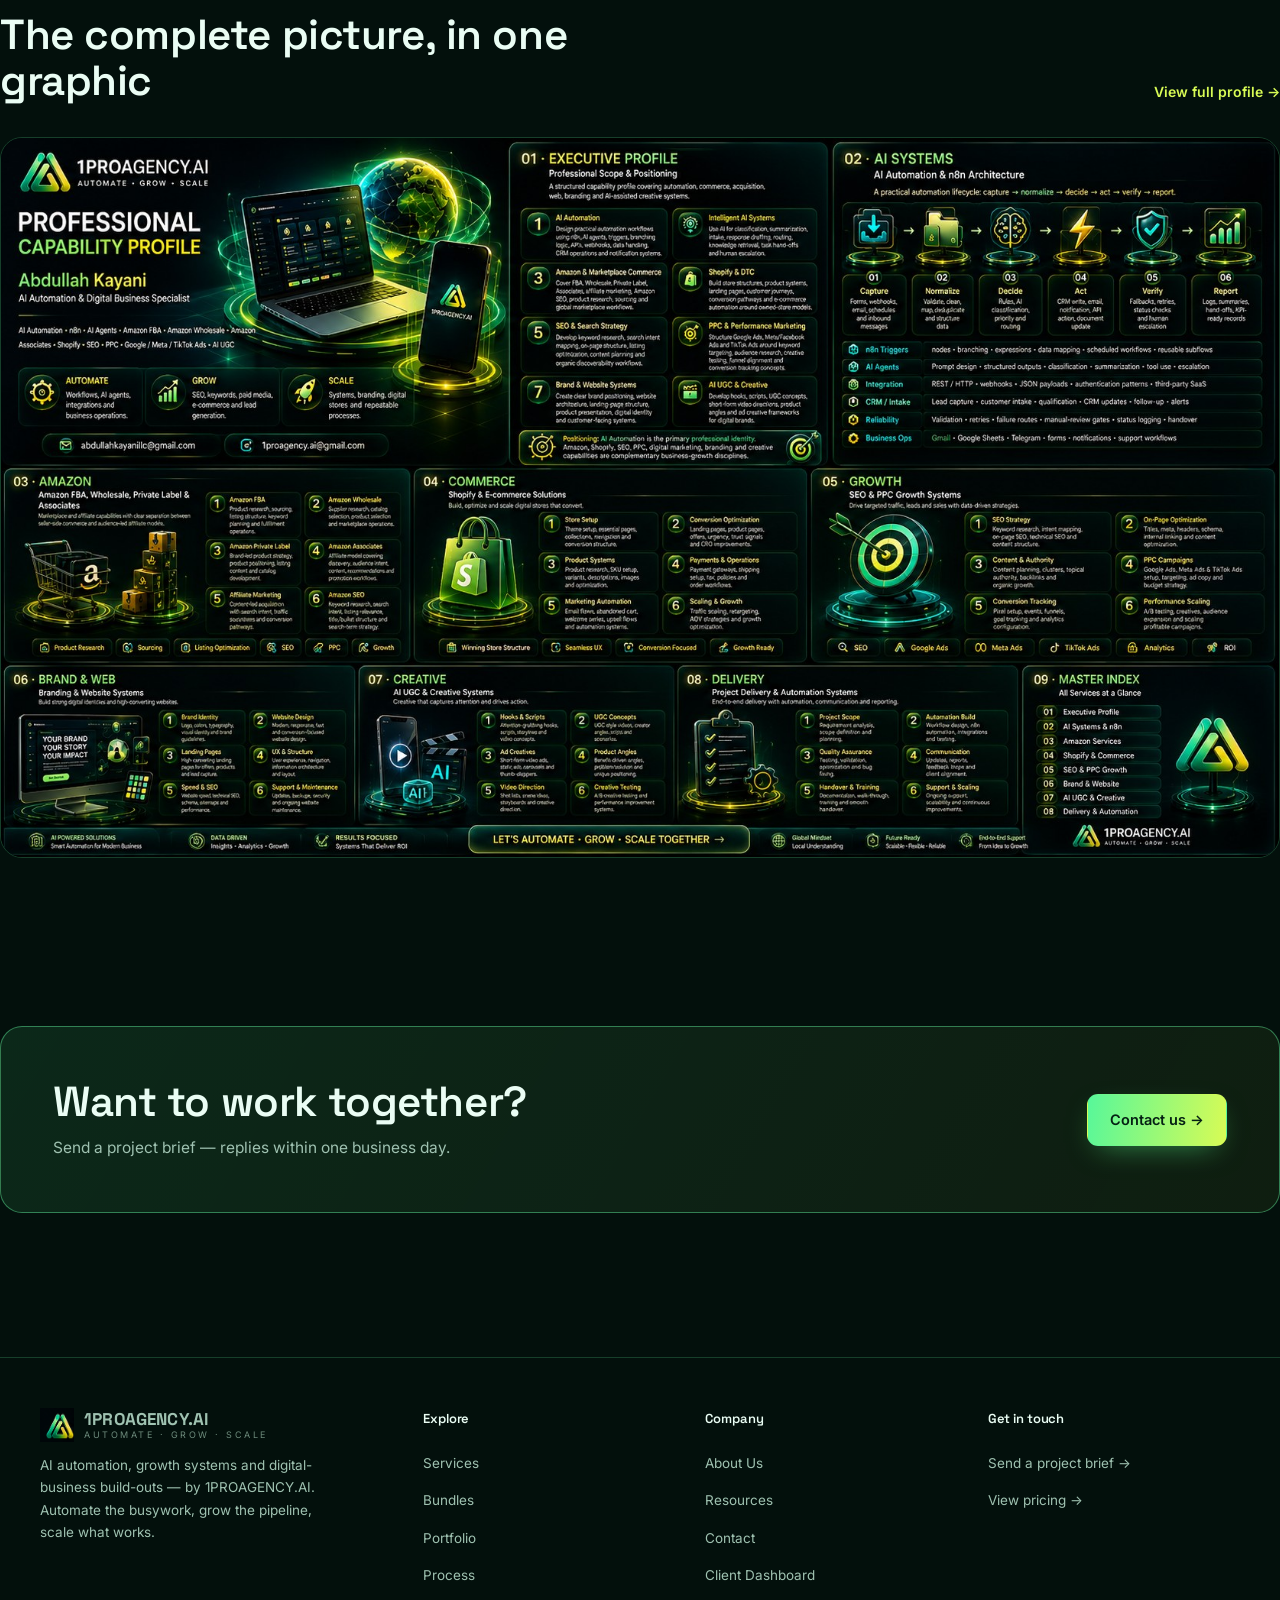
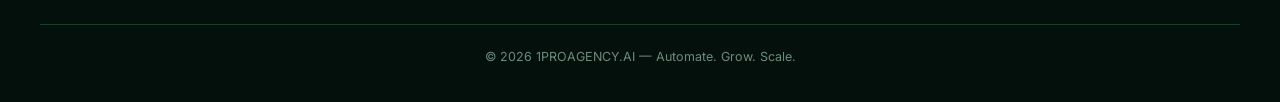
==== commit 8f9289ed: "Fix broken image paths in about.html" ====
--- a/about.html
+++ b/about.html
@@ -16,7 +16,7 @@
 <header class="site-header">
   <div class="wrap nav-inner">
     <a class="brand" href="index.html">
-      <img class="brand-mark" src="assets/logo-mark.png" alt="1PROAGENCY.AI logo" width="34" height="30">
+      <img class="brand-mark" src="logo-mark.png" alt="1PROAGENCY.AI logo" width="34" height="30">
       <span class="brand-text"><strong>1PROAGENCY.AI</strong><span>AUTOMATE · GROW · SCALE</span></span>
     </a>
     <nav class="nav-links" aria-label="Primary">
@@ -97,7 +97,7 @@
       <a class="link" href="profile.html">View full profile →</a>
     </div>
     <a href="profile.html" style="display:block">
-      <img src="assets/capability-profile.jpg" alt="1PROAGENCY.AI professional capability profile — nine sections covering AI systems, Amazon, commerce, growth, brand, creative and delivery" style="border-radius:var(--radius-l);border:1px solid var(--border)">
+      <img src="capability-profile.jpg" alt="1PROAGENCY.AI professional capability profile — nine sections covering AI systems, Amazon, commerce, growth, brand, creative and delivery" style="border-radius:var(--radius-l);border:1px solid var(--border)">
     </a>
   </section>
 
@@ -117,7 +117,7 @@
     <div class="footer-grid">
       <div class="footer-brand">
         <a class="brand" href="index.html">
-          <img class="brand-mark" src="assets/logo-mark.png" alt="1PROAGENCY.AI logo" width="34" height="30">
+          <img class="brand-mark" src="logo-mark.png" alt="1PROAGENCY.AI logo" width="34" height="30">
           <span class="brand-text"><strong>1PROAGENCY.AI</strong><span>AUTOMATE · GROW · SCALE</span></span>
         </a>
         <p>AI automation, growth systems and digital-business build-outs — by 1PROAGENCY.AI. Automate the busywork, grow the pipeline, scale what works.</p>
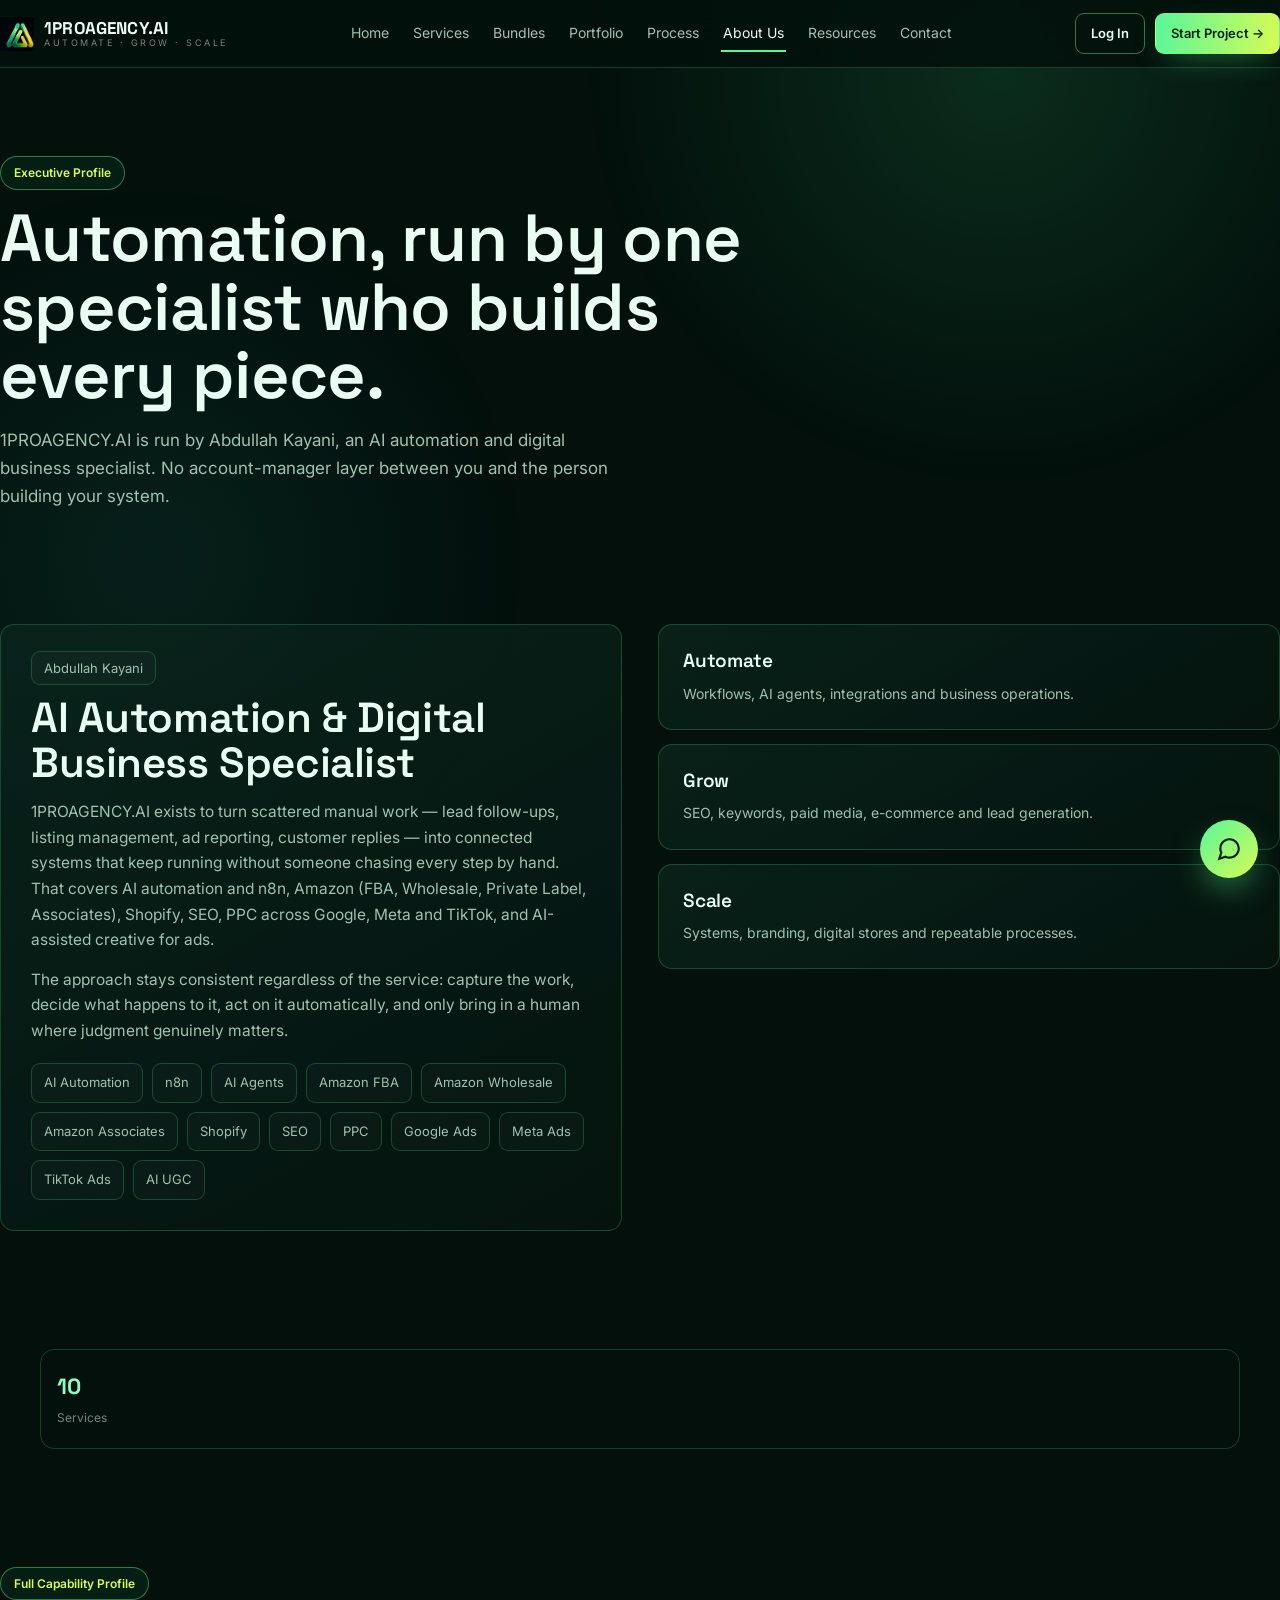
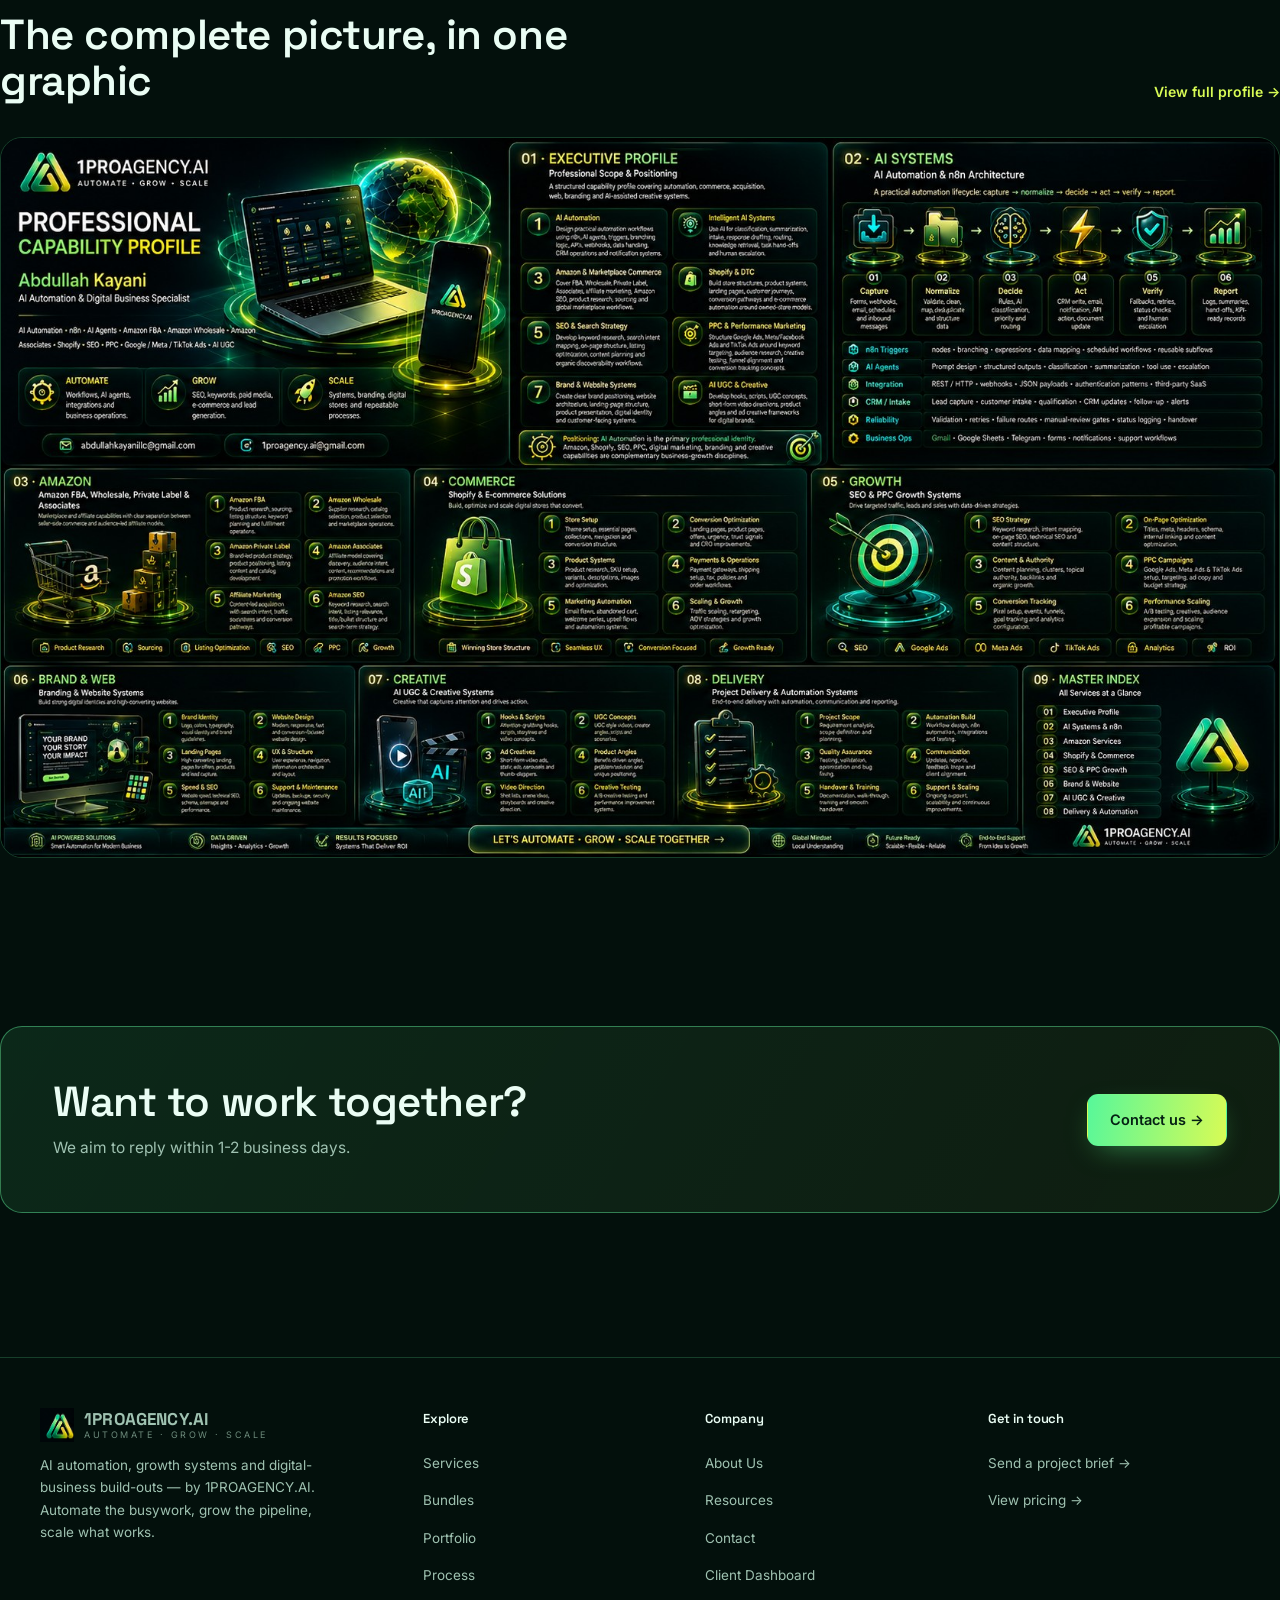
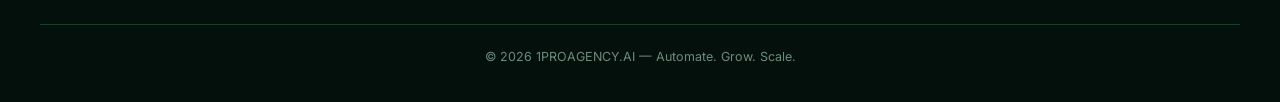
==== commit b6b3ecd0: "Unify site content and remove unverified claims Co-authored-by: Copilot <223556219+Copilot@users.nor" ====
--- a/about.html
+++ b/about.html
@@ -86,8 +86,7 @@
 
   <div class="wrap">
     <div class="stat-strip">
-      <div class="stat"><b>15+</b><span>Services</span></div>
-      <div class="stat"><b>Global</b><span>Clients Worldwide</span></div>
+      <div class="stat"><b>10</b><span>Services</span></div>
     </div>
   </div>
 
@@ -105,7 +104,7 @@
     <div class="cta-band">
       <div>
         <h2>Want to work together?</h2>
-        <p>Send a project brief — replies within one business day.</p>
+        <p>We aim to reply within 1-2 business days.</p>
       </div>
       <a class="btn btn-primary" href="contact.html">Contact us →</a>
     </div>
@@ -154,20 +153,19 @@
   </div>
 </footer>
 
-<button class="chat-launcher" type="button" aria-label="Open chat with 1PROAGENCY AI Consultant" aria-haspopup="dialog">
+<button class="chat-launcher" type="button" aria-label="Open chat with Website Assistant" aria-haspopup="dialog">
   <svg viewBox="0 0 24 24" fill="none" stroke="currentColor" stroke-width="2"><path d="M21 11.5a8.38 8.38 0 0 1-.9 3.8 8.5 8.5 0 0 1-7.6 4.7 8.38 8.38 0 0 1-3.8-.9L3 21l1.9-5.7a8.38 8.38 0 0 1-.9-3.8 8.5 8.5 0 0 1 4.7-7.6 8.38 8.38 0 0 1 3.8-.9h.5a8.48 8.48 0 0 1 8 8v.5z"/></svg>
 </button>
-<div class="chat-panel" role="dialog" aria-label="1PROAGENCY AI Consultant chat">
+<div class="chat-panel" role="dialog" aria-label="Website Assistant chat">
   <div class="chat-head">
     <div class="chat-avatar" aria-hidden="true"></div>
     <div>
-      <strong>1PROAGENCY AI Consultant</strong>
-      <span>● Online</span>
+      <strong>Website Assistant</strong>
     </div>
     <button class="chat-close" type="button" aria-label="Close chat">✕</button>
   </div>
   <div class="chat-messages">
-    <div class="msg bot">Hi! I'm your AI Business Consultant. I can help with services, bundles, pricing, process, or starting a project. How can I help today?</div>
+    <div class="msg bot">Hi! Ask about services, bundles or the process. For a project inquiry, send a contact brief.</div>
   </div>
   <div class="chat-quick">
     <button type="button">Tell me about your services</button>
